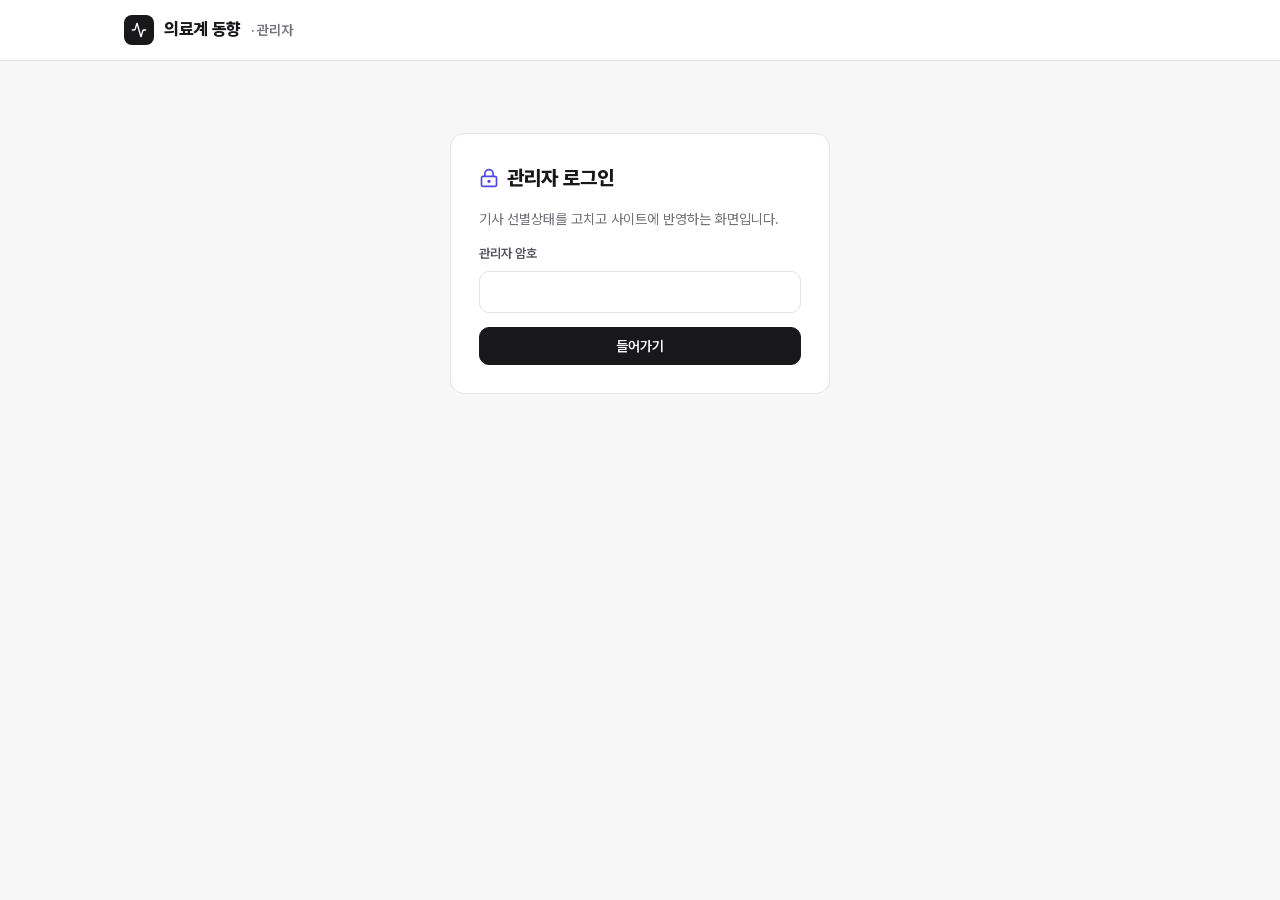
==== admin.html @ bbd8cbd4 "관리자 페이지(기사 선별상태 수정·사이트 반영)와 의견 게시판 추가 - worker/: Cloudflare Worker API (Apps Script 경유 시트 읽기·수정, Git" ====
<!DOCTYPE html>
<html lang="ko">
<head>
<meta charset="utf-8">
<meta name="viewport" content="width=device-width, initial-scale=1">
<meta name="robots" content="noindex">
<title>관리자 · 의료계 동향</title>
<link rel="preload" href="assets/PretendardVariable.woff2" as="font" type="font/woff2" crossorigin>
<link rel="stylesheet" href="assets/sub.css">
<script src="assets/lucide.min.js"></script>
<style>
  .login { max-width: 380px; margin: 72px auto; padding: 28px; display: grid; gap: 14px; }
  .login h1 { margin: 0; font-size: 20px; font-weight: 800; color: var(--heading); display: flex; align-items: center; gap: 8px; }
  .login h1 .lucide { color: var(--accent); width: 20px; height: 20px; }
  .login p { margin: 0; font-size: 14px; color: var(--muted); }
  .vtabs { display: inline-flex; gap: 4px; padding: 4px; border-radius: 12px; background: var(--hover); }
  .vtabs button { display: inline-flex; align-items: center; gap: 6px; height: 34px; padding: 0 14px; border: 0; border-radius: 9px; background: transparent; font-size: 14px; font-weight: 600; color: var(--muted); cursor: pointer; }
  .vtabs button.on { background: var(--card); color: var(--heading); box-shadow: 0 1px 3px rgba(0,0,0,.1); }
  .toolbar { position: sticky; top: 60px; z-index: 20; background: var(--background); padding: 8px 0 12px; display: grid; gap: 10px; }
  .row-tools { display: flex; gap: 8px; flex-wrap: wrap; }
  .row-tools .input { flex: 1; min-width: 200px; }
  .row-tools .select { width: auto; }
  .summary-line { display: flex; align-items: center; justify-content: space-between; gap: 8px; font-size: 14px; color: var(--muted); min-height: 28px; }
  .summary-line b { color: var(--foreground); }
  .item { display: grid; grid-template-columns: minmax(0, 1fr) auto; gap: 16px; padding: 14px 18px; align-items: start; }
  .item + .item { margin-top: 8px; }
  .item.changed { border-color: var(--accent); }
  .meta { display: flex; align-items: center; flex-wrap: wrap; gap: 4px 8px; font-size: 13px; color: var(--muted); }
  .meta .cat { color: var(--accent); font-weight: 700; }
  .title { margin: 4px 0 0; font-size: 16px; line-height: 1.5; font-weight: 700; }
  .title a { color: var(--heading); text-decoration: none; }
  .title a:hover { text-decoration: underline; text-underline-offset: 3px; }
  .sum { margin: 4px 0 0; font-size: 14px; line-height: 1.65; color: var(--soft); display: -webkit-box; -webkit-line-clamp: 2; -webkit-box-orient: vertical; overflow: hidden; cursor: pointer; }
  .sum.open { -webkit-line-clamp: unset; display: block; }
  .seg { display: inline-flex; padding: 3px; gap: 2px; border-radius: 10px; background: var(--hover); flex-shrink: 0; }
  .seg button { height: 32px; padding: 0 12px; border: 0; border-radius: 7px; background: transparent; font-size: 13px; font-weight: 600; color: var(--muted); cursor: pointer; white-space: nowrap; }
  .seg button:hover { color: var(--foreground); }
  .seg button.on[data-s="필요"] { background: var(--accent); color: var(--on-accent); }
  .seg button.on[data-s="검토필요"] { background: var(--warn); color: var(--card); }
  .seg button.on[data-s="불필요"] { background: var(--primary); color: var(--primary-foreground); }
  .seg button:disabled { cursor: wait; }
  .saved { font-size: 12px; font-weight: 600; color: var(--ok); }
  .publish {
    position: sticky; bottom: 0; z-index: 25; margin-top: 16px; padding: 12px 0 calc(12px + env(safe-area-inset-bottom, 0px));
    background: var(--background); border-top: 1px solid var(--border);
  }
  .publish .wrap { display: flex; align-items: center; justify-content: space-between; gap: 12px; flex-wrap: wrap; }
  .publish-msg { font-size: 14px; color: var(--muted); display: flex; align-items: center; gap: 8px; }
  .publish-msg b { color: var(--foreground); }
  /* 의견 관리 */
  .post { padding: 16px 18px; display: grid; gap: 10px; }
  .post + .post { margin-top: 10px; }
  .post.hidden-post { opacity: .55; }
  .post-meta { display: flex; align-items: center; gap: 8px; flex-wrap: wrap; font-size: 13px; color: var(--muted); }
  .post-meta b { color: var(--heading); }
  .post-body { margin: 0; font-size: 15px; line-height: 1.7; color: var(--body); white-space: pre-wrap; }
  .post-ref { font-size: 13px; color: var(--accent); }
  .post-tools { display: flex; gap: 8px; flex-wrap: wrap; align-items: center; }
  .post-tools .textarea { min-height: 60px; }
  @media (max-width: 760px) {
    .item { grid-template-columns: minmax(0, 1fr); }
    .seg { justify-self: start; }
    .toolbar { top: 60px; }
  }
</style>
</head>
<body>
<header class="topbar">
  <div class="wrap tb">
    <a class="logo" href="./" target="_self"><span class="logo-mark"><i data-lucide="activity"></i></span>의료계 동향 <small>· 관리자</small></a>
    <div class="tb-right">
      <nav class="vtabs" id="vtabs" hidden>
        <button type="button" data-view="news" class="on"><i data-lucide="list-checks"></i><span class="hide-sm">기사 선별</span></button>
        <button type="button" data-view="posts"><i data-lucide="message-square"></i><span class="hide-sm">의견 관리</span></button>
      </nav>
      <button class="btn btn-sm btn-ghost" type="button" id="logout" hidden><i data-lucide="log-out"></i><span class="hide-sm">나가기</span></button>
    </div>
  </div>
</header>

<!-- 로그인 -->
<form class="card login" id="login">
  <h1><i data-lucide="lock-keyhole"></i>관리자 로그인</h1>
  <p>기사 선별상태를 고치고 사이트에 반영하는 화면입니다.</p>
  <div class="field">
    <label for="pw">관리자 암호</label>
    <input class="input" id="pw" type="password" autocomplete="current-password" required>
  </div>
  <div class="notice bad" id="loginErr" hidden></div>
  <button class="btn btn-dark" type="submit" id="loginBtn">들어가기</button>
</form>

<!-- 기사 선별 -->
<main id="newsView" hidden>
  <div class="wrap">
    <div class="head">
      <h1>기사 선별</h1>
      <p>구글 시트에서 AI 분석이 끝난 기사입니다. 상태를 누르면 바로 시트에 저장되고, 아래 <b>사이트에 반영</b>을 누르면 1~2분 뒤 대시보드에 나타납니다. 대시보드에는 필요·검토필요만 공개됩니다.</p>
    </div>
    <div class="toolbar">
      <div class="chips" id="tabs"></div>
      <div class="row-tools">
        <input class="input" id="q" type="search" placeholder="제목·요약·출처·기관 검색" autocomplete="off">
        <select class="select" id="period" aria-label="보도일자 기간">
          <option value="7">최근 7일</option>
          <option value="30" selected>최근 30일</option>
          <option value="all">전체 기간</option>
        </select>
        <button class="btn" type="button" id="refresh"><i data-lucide="refresh-cw"></i><span class="hide-sm">시트 다시 읽기</span></button>
      </div>
      <div class="summary-line" id="sumLine"></div>
    </div>
    <div id="items"></div>
  </div>
  <div class="publish">
    <div class="wrap">
      <div class="publish-msg" id="pubMsg">바꾼 기사가 없습니다</div>
      <button class="btn btn-dark" type="button" id="publish"><i data-lucide="upload-cloud"></i>사이트에 반영</button>
    </div>
  </div>
</main>

<!-- 의견 관리 -->
<main id="postsView" hidden>
  <div class="wrap narrow">
    <div class="head">
      <h1>의견 관리</h1>
      <p>게시판 글에 상태와 답변을 남기거나, 부적절한 글을 숨길 수 있습니다. 숨긴 글은 게시판에 보이지 않습니다.</p>
    </div>
    <div id="posts"></div>
  </div>
</main>

<div class="toast" id="toast" role="status"></div>

<script>
  const API = 'https://medical-trend-api.bluebird1131.workers.dev';
  const STATUSES = ['필요', '검토필요', '불필요'];
  const PAGE = 80;
  const $ = id => document.getElementById(id);
  const esc = s => String(s ?? '').replace(/[&<>"']/g, c => ({ '&': '&amp;', '<': '&lt;', '>': '&gt;', '"': '&quot;', "'": '&#39;' }[c]));
  const icons = () => window.lucide && lucide.createIcons();
  let key = '', headers = [], rows = [], C = {}, tab = '필요', shown = PAGE, changed = 0, view = 'news';
  try { key = sessionStorage.getItem('mt-admin') || ''; } catch {}

  function toast(msg) {
    const t = $('toast'); t.textContent = msg; t.classList.add('show');
    clearTimeout(toast.t); toast.t = setTimeout(() => t.classList.remove('show'), 2600);
  }
  async function api(path, opt = {}) {
    const r = await fetch(API + path, { ...opt, headers: { 'content-type': 'application/json', 'x-admin-key': key, ...(opt.headers || {}) }, cache: 'no-store' });
    const j = await r.json().catch(() => ({}));
    if (r.status === 401) { logout(); throw new Error('관리자 암호가 맞지 않습니다'); }
    if (!r.ok) throw new Error(j.error || `HTTP ${r.status}`);
    return j;
  }

  /* ---------- 로그인 ---------- */
  $('login').addEventListener('submit', async e => {
    e.preventDefault();
    key = $('pw').value; $('loginBtn').disabled = true; $('loginErr').hidden = true;
    try {
      await api('/api/admin/check');
      try { sessionStorage.setItem('mt-admin', key); } catch {}
      enter();
    } catch (err) {
      $('loginErr').hidden = false; $('loginErr').textContent = err.message;
    } finally { $('loginBtn').disabled = false; }
  });
  function logout() {
    key = ''; try { sessionStorage.removeItem('mt-admin'); } catch {}
    $('login').hidden = false; $('newsView').hidden = $('postsView').hidden = $('vtabs').hidden = $('logout').hidden = true;
  }
  $('logout').addEventListener('click', logout);
  function enter() {
    $('login').hidden = true; $('vtabs').hidden = $('logout').hidden = false;
    setView(view);
    loadRows(); watchRuns();
  }
  function setView(v) {
    view = v;
    document.querySelectorAll('#vtabs button').forEach(b => b.classList.toggle('on', b.dataset.view === v));
    $('newsView').hidden = v !== 'news'; $('postsView').hidden = v !== 'posts';
    if (v === 'posts') loadPosts();
  }
  $('vtabs').addEventListener('click', e => { const b = e.target.closest('[data-view]'); if (b) setView(b.dataset.view); });

  /* ---------- 기사 선별 ---------- */
  const col = re => headers.findIndex(h => re.test(h));
  const ymd = s => { const m = String(s).match(/(\d{4})\D{1,3}(\d{1,2})\D{1,3}(\d{1,2})/); return m ? `${m[1]}-${m[2].padStart(2, '0')}-${m[3].padStart(2, '0')}` : ''; };
  const norm = s => /^\[?\s*불필요|^\[?\s*제외/.test(s) ? '불필요' : /^\[?\s*검토/.test(s) ? '검토필요' : /^\[?\s*(필요|선별)/.test(s) ? '필요' : s;
  const val = (r, k) => C[k] >= 0 ? String(r.v[C[k]] ?? '').trim() : '';

  async function loadRows() {
    $('items').innerHTML = `<div class="state"><i data-lucide="loader" class="spin"></i><div>구글 시트를 읽는 중입니다 (10초쯤 걸릴 수 있습니다)</div></div>`;
    icons(); $('refresh').disabled = true;
    try {
      const j = await api('/api/admin/rows');
      headers = j.headers || [];
      C = { collected: col(/수집/), source: col(/출처|매체/), title: col(/제목/), status: col(/선별|상태/), category: col(/분류/),
            summary: col(/요약|내용/), org: col(/병원|기관/), region: col(/지역/), date: col(/보도/), link: col(/url/i) };
      rows = (j.rows || []).map(r => ({ ...r, st: norm(val(r, 'status')) }));
      rows.sort((a, b) => ymd(val(b, 'date')).localeCompare(ymd(val(a, 'date'))) || b.row - a.row);
      shown = PAGE; render();
    } catch (e) {
      $('items').innerHTML = `<div class="notice bad"><i data-lucide="circle-alert"></i><div>시트를 읽지 못했습니다: ${esc(e.message)}</div></div>`; icons();
    } finally { $('refresh').disabled = false; }
  }
  $('refresh').addEventListener('click', loadRows);

  function filtered() {
    const q = $('q').value.trim().toLowerCase(), p = $('period').value;
    const cut = p === 'all' ? '' : new Date(Date.now() + 9 * 3600e3 - (+p - 1) * 86400e3).toISOString().slice(0, 10);
    return rows.filter(r => (!cut || ymd(val(r, 'date')) >= cut) && (!q || r.v.join(' ').toLowerCase().includes(q)));
  }
  function render() {
    const base = filtered();
    const n = s => base.filter(r => r.st === s).length;
    $('tabs').innerHTML = [...STATUSES, '전체'].map(s =>
      `<button type="button" class="chip${s === tab ? ' on' : ''}" data-tab="${s}">${s}<span class="n">${(s === '전체' ? base.length : n(s)).toLocaleString()}</span></button>`).join('');
    const list = tab === '전체' ? base : base.filter(r => r.st === tab);
    $('sumLine').innerHTML = `<span>${esc($('period').selectedOptions[0].text)} · ${esc(tab)} <b>${list.length.toLocaleString()}건</b></span><span>시트 분석 완료 ${rows.length.toLocaleString()}건</span>`;
    $('items').innerHTML = list.length ? list.slice(0, shown).map(item).join('') +
      (list.length > shown ? `<button class="btn" style="display:flex;margin:16px auto 0" type="button" id="more">더 보기 (${(list.length - shown).toLocaleString()}건 남음)</button>` : '')
      : `<div class="card state"><i data-lucide="inbox"></i><div>조건에 맞는 기사가 없습니다</div></div>`;
    icons();
  }
  function item(r) {
    const link = val(r, 'link'), sum = val(r, 'summary').replace(/^\s*\[[^\]]*\]\s*/, '');
    const meta = [val(r, 'date'), val(r, 'source'), val(r, 'org'), val(r, 'region')].filter(Boolean).map(esc);
    return `<article class="card item${r.changedTo ? ' changed' : ''}" data-row="${r.row}">
      <div>
        <div class="meta">${val(r, 'category') ? `<span class="cat">${esc(val(r, 'category'))}</span>` : ''}${meta.join(' · ')}${r.changedTo ? ` <span class="saved">· 시트에 저장됨</span>` : ''}</div>
        <h3 class="title">${link ? `<a href="${esc(link)}" target="_blank" rel="noopener">${esc(val(r, 'title'))}</a>` : esc(val(r, 'title'))}</h3>
        ${sum ? `<p class="sum" title="눌러서 펼치기">${esc(sum)}</p>` : ''}
      </div>
      <div class="seg" role="group" aria-label="선별상태">${STATUSES.map(s => `<button type="button" data-s="${s}" class="${r.st === s ? 'on' : ''}">${s}</button>`).join('')}</div>
    </article>`;
  }
  $('tabs').addEventListener('click', e => { const b = e.target.closest('[data-tab]'); if (b) { tab = b.dataset.tab; shown = PAGE; render(); } });
  let qt; $('q').addEventListener('input', () => { clearTimeout(qt); qt = setTimeout(() => { shown = PAGE; render(); }, 200); });
  $('period').addEventListener('change', () => { shown = PAGE; render(); });

  $('items').addEventListener('click', async e => {
    if (e.target.id === 'more') { shown += PAGE; render(); return; }
    const sum = e.target.closest('.sum'); if (sum) { sum.classList.toggle('open'); return; }
    const b = e.target.closest('.seg button'); if (!b) return;
    const el = b.closest('.item'), r = rows.find(x => x.row === +el.dataset.row), s = b.dataset.s;
    if (!r || r.st === s) return;
    el.querySelectorAll('.seg button').forEach(x => x.disabled = true);
    try {
      const j = await api('/api/admin/status', { method: 'POST', body: JSON.stringify({ updates: [{ row: r.row, link: val(r, 'link'), status: s }] }) });
      if (j.missing && j.missing.length) throw new Error('시트에서 이 기사를 찾지 못했습니다. 시트 다시 읽기를 눌러 주세요.');
      const d = (j.done || [])[0]; if (d) r.row = d.row;
      r.st = s; r.v[C.status] = s; r.changedTo = s;
      changed++; paintPublish();
      toast(`"${s}"(으)로 바꿨습니다`);
      render();
    } catch (err) {
      toast(err.message);
      el.querySelectorAll('.seg button').forEach(x => x.disabled = false);
    }
  });

  /* ---------- 사이트에 반영 ---------- */
  let lastRun = null, watching = null;
  function paintPublish(run) {
    if (run) lastRun = run;
    const r = lastRun;
    const running = r && r.status !== 'completed';
    const t = r ? new Date(r.updated_at).toLocaleTimeString('ko-KR', { hour: '2-digit', minute: '2-digit' }) : '';
    $('pubMsg').innerHTML = running
      ? `<i data-lucide="loader" class="spin"></i>사이트에 반영하는 중입니다 · 1~2분 걸립니다`
      : changed ? `이번에 바꾼 기사 <b>${changed}건</b> · 반영하려면 오른쪽 버튼을 눌러 주세요`
      : r ? `${r.conclusion === 'success' ? `<i data-lucide="circle-check" style="color:var(--ok)"></i>마지막 반영 ${t} 완료` : `<i data-lucide="circle-alert" style="color:var(--bad)"></i>마지막 반영 ${t} 실패 · <a href="${esc(r.url)}" target="_blank" rel="noopener">기록 보기</a>`}` : '바꾼 기사가 없습니다';
    $('publish').disabled = !!running;
    icons();
  }
  async function watchRuns() {
    clearTimeout(watching);
    try {
      const j = await api('/api/admin/runs');
      paintPublish((j.runs || [])[0]);
      if (lastRun && lastRun.status !== 'completed') watching = setTimeout(watchRuns, 8000);
    } catch {}
  }
  $('publish').addEventListener('click', async () => {
    $('publish').disabled = true;
    try {
      await api('/api/admin/publish', { method: 'POST', body: '{}' });
      changed = 0;
      paintPublish({ status: 'queued', updated_at: new Date().toISOString() });
      toast('반영을 시작했습니다');
      setTimeout(watchRuns, 5000);
    } catch (err) { toast(err.message); $('publish').disabled = false; }
  });

  /* ---------- 의견 관리 ---------- */
  const STATES = ['접수', '확인', '반영', '보류'];
  let posts = [];
  async function loadPosts() {
    $('posts').innerHTML = `<div class="state"><i data-lucide="loader" class="spin"></i><div>불러오는 중입니다</div></div>`; icons();
    try {
      posts = (await api('/api/posts?all=1')).posts || [];
      renderPosts();
    } catch (e) { $('posts').innerHTML = `<div class="notice bad"><i data-lucide="circle-alert"></i><div>${esc(e.message)}</div></div>`; icons(); }
  }
  function renderPosts() {
    $('posts').innerHTML = posts.length ? posts.map(p => `<article class="card post${p.hidden ? ' hidden-post' : ''}" data-id="${p.id}">
      <div class="post-meta"><span class="pill no">${esc(p.kind)}</span><b>${esc(p.name)}</b>
        <span>${new Date(p.created_at.replace(' ', 'T') + 'Z').toLocaleString('ko-KR', { timeZone: 'Asia/Seoul', month: 'numeric', day: 'numeric', hour: '2-digit', minute: '2-digit' })}</span>
        ${p.hidden ? '<span class="pill bad">숨김</span>' : ''}</div>
      <p class="post-body">${esc(p.body)}</p>
      ${p.link ? `<a class="post-ref" href="${esc(p.link)}" target="_blank" rel="noopener">${esc(p.title || p.link)}</a>` : ''}
      <div class="post-tools">
        <select class="select" data-act="state" aria-label="처리 상태" style="width:auto">${STATES.map(s => `<option${s === p.state ? ' selected' : ''}>${s}</option>`).join('')}</select>
        <button class="btn btn-sm" type="button" data-act="hide">${p.hidden ? '다시 보이기' : '숨기기'}</button>
      </div>
      <div class="post-tools"><textarea class="textarea" data-act="reply" placeholder="답변 (게시판에 보입니다)">${esc(p.reply)}</textarea>
        <button class="btn btn-sm btn-dark" type="button" data-act="save-reply">답변 저장</button></div>
    </article>`).join('') : `<div class="card state"><i data-lucide="message-square"></i><div>아직 올라온 의견이 없습니다</div></div>`;
    icons();
  }
  async function patch(id, body, msg) {
    try { await api('/api/posts/' + id, { method: 'PATCH', body: JSON.stringify(body) }); toast(msg); await loadPosts(); }
    catch (e) { toast(e.message); }
  }
  $('posts').addEventListener('change', e => {
    if (e.target.dataset.act === 'state') patch(e.target.closest('.post').dataset.id, { state: e.target.value }, '상태를 바꿨습니다');
  });
  $('posts').addEventListener('click', e => {
    const b = e.target.closest('button[data-act]'); if (!b) return;
    const el = b.closest('.post'), p = posts.find(x => x.id === +el.dataset.id);
    if (b.dataset.act === 'hide') patch(p.id, { hidden: !p.hidden }, p.hidden ? '다시 보이게 했습니다' : '숨겼습니다');
    if (b.dataset.act === 'save-reply') patch(p.id, { reply: el.querySelector('[data-act="reply"]').value }, '답변을 저장했습니다');
  });

  icons();
  if (key) { api('/api/admin/check').then(enter).catch(() => {}); }
</script>
</body>
</html>
---- assets/sub.css ----
/* 관리자·게시판 페이지 공통 스타일 (index.html 과 같은 토큰: shadcn/ui zinc + indigo) */
@font-face {
  font-family: "Pretendard Variable"; font-weight: 45 920; font-style: normal; font-display: swap;
  src: url("PretendardVariable.woff2") format("woff2-variations");
}
:root {
  --background: #f7f7f8; --surface: #fafafa; --card: #ffffff;
  --foreground: #09090b; --heading: #18181b; --body: #27272a; --soft: #52525b; --muted: #71717a; --faint: #a1a1aa;
  --border: #e4e4e7; --border-strong: #d4d4d8; --hover: #f4f4f5;
  --primary: #18181b; --primary-foreground: #fafafa;
  --accent: #4f46e5; --accent-soft: #eef2ff; --on-accent: #ffffff;
  --ok: #15803d; --ok-soft: #f0fdf4; --warn: #b45309; --warn-soft: #fffbeb; --bad: #b91c1c; --bad-soft: #fef2f2;
  --radius: 14px;
}
@media (prefers-color-scheme: dark) {
  :root {
    --background: #09090b; --surface: #0c0c0e; --card: #111113;
    --foreground: #fafafa; --heading: #fafafa; --body: #e4e4e7; --soft: #b4b4bb; --muted: #a1a1aa; --faint: #71717a;
    --border: #27272a; --border-strong: #3f3f46; --hover: #1c1c1f;
    --primary: #fafafa; --primary-foreground: #18181b;
    --accent: #a5b4fc; --accent-soft: #1e1b4b; --on-accent: #1e1b4b;
    --ok: #86efac; --ok-soft: #052e16; --warn: #fcd34d; --warn-soft: #451a03; --bad: #fca5a5; --bad-soft: #450a0a;
    color-scheme: dark;
  }
}
* { box-sizing: border-box; }
body {
  margin: 0; background: var(--background); color: var(--foreground);
  font-family: "Pretendard Variable", Pretendard, -apple-system, "Malgun Gothic", sans-serif;
  font-size: 16px; line-height: 1.6; word-break: keep-all; overflow-wrap: break-word; -webkit-font-smoothing: antialiased;
}
button, input, select, textarea { font: inherit; color: inherit; }
[hidden] { display: none !important; }
.lucide { width: 16px; height: 16px; stroke-width: 2; flex-shrink: 0; }
:focus-visible { outline: 2px solid var(--ring, #a1a1aa); outline-offset: 2px; }
a { color: inherit; }

.wrap { max-width: 1080px; margin: 0 auto; padding: 0 24px; }
.wrap.narrow { max-width: 760px; }

/* 상단 바 */
.topbar { position: sticky; top: 0; z-index: 30; background: var(--card); border-bottom: 1px solid var(--border); }
.tb { display: flex; align-items: center; justify-content: space-between; gap: 12px; height: 60px; }
.logo { display: flex; align-items: center; gap: 10px; font-weight: 800; font-size: 17px; letter-spacing: -0.02em; text-decoration: none; color: var(--heading); }
.logo-mark { width: 30px; height: 30px; border-radius: 8px; display: grid; place-items: center; background: var(--primary); color: var(--primary-foreground); }
.logo small { font-size: 14px; font-weight: 600; color: var(--muted); }
.tb-right { display: flex; align-items: center; gap: 6px; }

/* 제목 */
.head { padding: 28px 0 18px; }
.head h1 { margin: 0; font-size: 26px; line-height: 1.3; font-weight: 800; letter-spacing: -0.03em; color: var(--heading); text-wrap: balance; }
.head p { margin: 6px 0 0; font-size: 14.5px; color: var(--muted); }

/* 공통 부품 */
.card { background: var(--card); border: 1px solid var(--border); border-radius: var(--radius); }
.btn {
  display: inline-flex; align-items: center; justify-content: center; gap: 6px; height: 38px; padding: 0 16px; border-radius: 10px;
  border: 1px solid var(--border); background: var(--card); font-size: 14px; font-weight: 600; cursor: pointer; text-decoration: none; white-space: nowrap;
}
.btn:hover { background: var(--hover); }
.btn:disabled { opacity: .5; cursor: default; }
.btn-dark { background: var(--primary); border-color: var(--primary); color: var(--primary-foreground); }
.btn-dark:hover { background: var(--primary); opacity: .88; }
.btn-sm { height: 32px; padding: 0 12px; font-size: 13px; border-radius: 8px; }
.btn-ghost { border-color: transparent; background: transparent; color: var(--soft); }
.btn-ghost:hover { background: var(--hover); color: var(--foreground); }
.field { display: grid; gap: 6px; }
.field label { font-size: 13px; font-weight: 600; color: var(--soft); }
.input, .textarea, .select {
  width: 100%; border-radius: 10px; border: 1px solid var(--border); background: var(--card); color: var(--foreground); font-size: 15px;
}
.input, .select { height: 42px; padding: 0 12px; }
.textarea { padding: 10px 12px; min-height: 120px; resize: vertical; line-height: 1.6; }
.input:focus, .textarea:focus, .select:focus { outline: none; border-color: var(--accent); box-shadow: 0 0 0 3px var(--accent-soft); }
.chips { display: flex; gap: 6px; flex-wrap: wrap; }
.chip {
  height: 34px; padding: 0 14px; border-radius: 999px; border: 1px solid var(--border); background: var(--card);
  font-size: 14px; font-weight: 600; color: var(--soft); cursor: pointer; white-space: nowrap;
}
.chip:hover { border-color: var(--border-strong); color: var(--foreground); }
.chip .n { margin-left: 5px; font-weight: 500; color: var(--faint); }
.chip.on { background: var(--primary); border-color: var(--primary); color: var(--primary-foreground); }
.chip.on .n { color: inherit; opacity: .6; }
.pill { display: inline-flex; align-items: center; gap: 4px; height: 22px; padding: 0 8px; border-radius: 6px; font-size: 12px; font-weight: 700; white-space: nowrap; }
.pill.need { background: var(--accent-soft); color: var(--accent); }
.pill.review { background: var(--warn-soft); color: var(--warn); }
.pill.no { background: var(--hover); color: var(--muted); }
.pill.ok { background: var(--ok-soft); color: var(--ok); }
.pill.bad { background: var(--bad-soft); color: var(--bad); }
.notice { display: flex; gap: 10px; align-items: flex-start; padding: 12px 14px; border-radius: 10px; font-size: 14px; background: var(--accent-soft); color: var(--accent); }
.notice.bad { background: var(--bad-soft); color: var(--bad); }
.notice .lucide { margin-top: 3px; }
.state { text-align: center; padding: 56px 16px; color: var(--muted); font-size: 14px; }
.state .lucide { width: 32px; height: 32px; stroke-width: 1.5; margin-bottom: 10px; color: var(--faint); }
.toast {
  position: fixed; left: 50%; bottom: 24px; transform: translate(-50%, 20px); z-index: 60; padding: 10px 16px; border-radius: 10px;
  background: var(--primary); color: var(--primary-foreground); font-size: 14px; font-weight: 600; opacity: 0; pointer-events: none; transition: opacity .2s, transform .2s;
}
.toast.show { opacity: 1; transform: translate(-50%, 0); }
@keyframes spin { to { transform: rotate(360deg); } }
.spin { animation: spin 1s linear infinite; }
footer { margin-top: 56px; padding: 24px 16px 40px; border-top: 1px solid var(--border); text-align: center; font-size: 13px; color: var(--muted); }
@media (max-width: 760px) {
  .wrap { padding: 0 16px; }
  .head h1 { font-size: 22px; }
  .hide-sm { display: none; }
}
@media (prefers-reduced-motion: reduce) { .spin { animation: none; } .toast { transition: none; } }
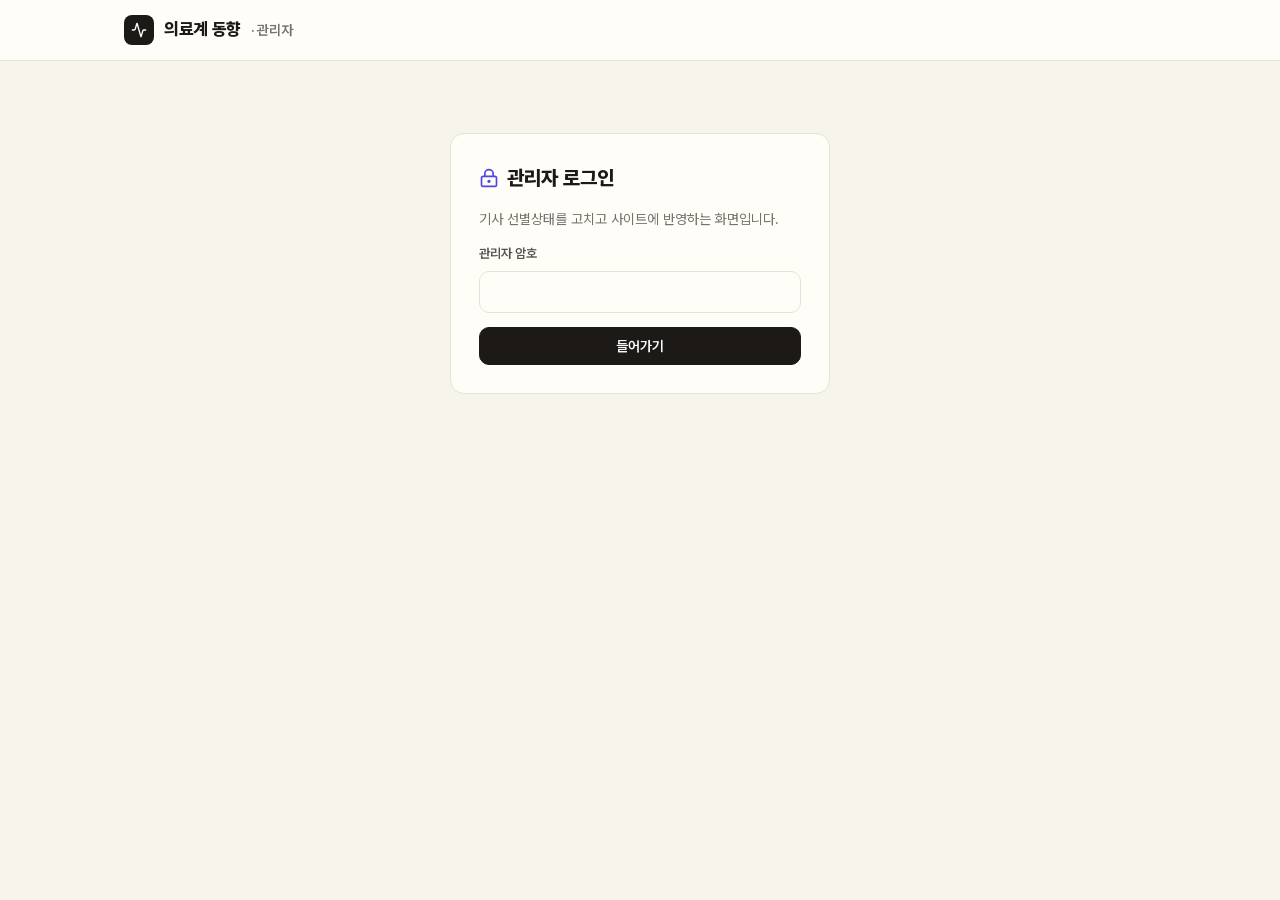
==== commit 97b5bc3e: "아이보리 밝은 화면으로 고정, 질병관리청 바로가기 삭제, '기타' 묶음 중복 수정 Co-Authored-By: Claude Opus 5.5 <noreply@anthropic.com" ====
--- a/admin.html
+++ b/admin.html
@@ -3,6 +3,7 @@
 <head>
 <meta charset="utf-8">
 <meta name="viewport" content="width=device-width, initial-scale=1">
+<meta name="color-scheme" content="light">
 <meta name="robots" content="noindex">
 <title>관리자 · 의료계 동향</title>
 <link rel="preload" href="assets/PretendardVariable.woff2" as="font" type="font/woff2" crossorigin>
@@ -40,6 +41,11 @@
   .seg button.on[data-s="불필요"] { background: var(--primary); color: var(--primary-foreground); }
   .seg button:disabled { cursor: wait; }
   .saved { font-size: 12px; font-weight: 600; color: var(--ok); }
+  .pend { display: inline-flex; align-items: center; gap: 4px; height: 20px; padding: 0 7px; border-radius: 5px; background: var(--accent-soft); color: var(--accent); font-size: 12px; font-weight: 700; }
+  .pend .lucide { width: 12px; height: 12px; }
+  .chip.pend-tab { border-color: var(--accent); color: var(--accent); }
+  .chip.pend-tab.on { background: var(--accent); border-color: var(--accent); color: var(--on-accent); }
+  .pub-btns { display: flex; gap: 8px; }
   .publish {
     position: sticky; bottom: 0; z-index: 25; margin-top: 16px; padding: 12px 0 calc(12px + env(safe-area-inset-bottom, 0px));
     background: var(--background); border-top: 1px solid var(--border);
@@ -95,7 +101,7 @@
   <div class="wrap">
     <div class="head">
       <h1>기사 선별</h1>
-      <p>구글 시트에서 AI 분석이 끝난 기사입니다. 상태를 누르면 바로 시트에 저장되고, 아래 <b>사이트에 반영</b>을 누르면 1~2분 뒤 대시보드에 나타납니다. 대시보드에는 필요·검토필요만 공개됩니다.</p>
+      <p>구글 시트에서 AI 분석이 끝난 기사입니다. 상태를 눌러 바꿀 기사를 모두 고른 뒤, 아래 <b>적용</b>을 누르면 한꺼번에 시트에 저장되고 1~2분 뒤 대시보드에 반영됩니다. 대시보드에는 필요·검토필요만 공개됩니다.</p>
     </div>
     <div class="toolbar">
       <div class="chips" id="tabs"></div>
@@ -115,7 +121,10 @@
   <div class="publish">
     <div class="wrap">
       <div class="publish-msg" id="pubMsg">바꾼 기사가 없습니다</div>
-      <button class="btn btn-dark" type="button" id="publish"><i data-lucide="upload-cloud"></i>사이트에 반영</button>
+      <div class="pub-btns">
+        <button class="btn" type="button" id="undo" hidden><i data-lucide="undo-2"></i>되돌리기</button>
+        <button class="btn btn-dark" type="button" id="publish"><i data-lucide="upload-cloud"></i><span id="pubLabel">사이트에 반영</span></button>
+      </div>
     </div>
   </div>
 </main>
@@ -140,7 +149,10 @@
   const $ = id => document.getElementById(id);
   const esc = s => String(s ?? '').replace(/[&<>"']/g, c => ({ '&': '&amp;', '<': '&lt;', '>': '&gt;', '"': '&quot;', "'": '&#39;' }[c]));
   const icons = () => window.lucide && lucide.createIcons();
-  let key = '', headers = [], rows = [], C = {}, tab = '필요', shown = PAGE, changed = 0, view = 'news';
+  let key = '', headers = [], rows = [], C = {}, tab = '필요', shown = PAGE, view = 'news';
+  // 적용 전까지 고른 상태를 모아 둠 (기사 주소 → 상태). 시트를 다시 읽어도 유지됨
+  const pending = new Map();
+  let busy = false;
   try { key = sessionStorage.getItem('mt-admin') || ''; } catch {}
 
   function toast(msg) {
@@ -201,7 +213,9 @@
             summary: col(/요약|내용/), org: col(/병원|기관/), region: col(/지역/), date: col(/보도/), link: col(/url/i) };
       rows = (j.rows || []).map(r => ({ ...r, st: norm(val(r, 'status')) }));
       rows.sort((a, b) => ymd(val(b, 'date')).localeCompare(ymd(val(a, 'date'))) || b.row - a.row);
-      shown = PAGE; render();
+      const now = new Map(rows.map(r => [val(r, 'link'), r.st]));
+      for (const [link, s] of pending) if (!now.has(link) || now.get(link) === s) pending.delete(link);
+      shown = PAGE; render(); paintPublish();
     } catch (e) {
       $('items').innerHTML = `<div class="notice bad"><i data-lucide="circle-alert"></i><div>시트를 읽지 못했습니다: ${esc(e.message)}</div></div>`; icons();
     } finally { $('refresh').disabled = false; }
@@ -216,10 +230,12 @@
   function render() {
     const base = filtered();
     const n = s => base.filter(r => r.st === s).length;
+    if (tab === '변경' && !pending.size) tab = '필요';
     $('tabs').innerHTML = [...STATUSES, '전체'].map(s =>
-      `<button type="button" class="chip${s === tab ? ' on' : ''}" data-tab="${s}">${s}<span class="n">${(s === '전체' ? base.length : n(s)).toLocaleString()}</span></button>`).join('');
-    const list = tab === '전체' ? base : base.filter(r => r.st === tab);
-    $('sumLine').innerHTML = `<span>${esc($('period').selectedOptions[0].text)} · ${esc(tab)} <b>${list.length.toLocaleString()}건</b></span><span>시트 분석 완료 ${rows.length.toLocaleString()}건</span>`;
+      `<button type="button" class="chip${s === tab ? ' on' : ''}" data-tab="${s}">${s}<span class="n">${(s === '전체' ? base.length : n(s)).toLocaleString()}</span></button>`).join('') +
+      (pending.size ? `<button type="button" class="chip pend-tab${tab === '변경' ? ' on' : ''}" data-tab="변경">적용 대기<span class="n">${pending.size.toLocaleString()}</span></button>` : '');
+    const list = tab === '전체' ? base : tab === '변경' ? rows.filter(r => pending.has(val(r, 'link'))) : base.filter(r => r.st === tab);
+    $('sumLine').innerHTML = `<span>${tab === '변경' ? '' : esc($('period').selectedOptions[0].text) + ' · '}${esc(tab === '변경' ? '적용 대기' : tab)} <b>${list.length.toLocaleString()}건</b></span><span>시트 분석 완료 ${rows.length.toLocaleString()}건</span>`;
     $('items').innerHTML = list.length ? list.slice(0, shown).map(item).join('') +
       (list.length > shown ? `<button class="btn" style="display:flex;margin:16px auto 0" type="button" id="more">더 보기 (${(list.length - shown).toLocaleString()}건 남음)</button>` : '')
       : `<div class="card state"><i data-lucide="inbox"></i><div>조건에 맞는 기사가 없습니다</div></div>`;
@@ -228,13 +244,14 @@
   function item(r) {
     const link = val(r, 'link'), sum = val(r, 'summary').replace(/^\s*\[[^\]]*\]\s*/, '');
     const meta = [val(r, 'date'), val(r, 'source'), val(r, 'org'), val(r, 'region')].filter(Boolean).map(esc);
-    return `<article class="card item${r.changedTo ? ' changed' : ''}" data-row="${r.row}">
+    const want = pending.get(link), cur = want || r.st;
+    return `<article class="card item${want ? ' changed' : ''}" data-row="${r.row}">
       <div>
-        <div class="meta">${val(r, 'category') ? `<span class="cat">${esc(val(r, 'category'))}</span>` : ''}${meta.join(' · ')}${r.changedTo ? ` <span class="saved">· 시트에 저장됨</span>` : ''}</div>
+        <div class="meta">${want ? `<span class="pend">${esc(r.st)}<i data-lucide="arrow-right"></i>${esc(want)}</span>` : ''}${val(r, 'category') ? `<span class="cat">${esc(val(r, 'category'))}</span>` : ''}${meta.join(' · ')}${r.saved && !want ? ` <span class="saved">· 시트에 저장됨</span>` : ''}</div>
         <h3 class="title">${link ? `<a href="${esc(link)}" target="_blank" rel="noopener">${esc(val(r, 'title'))}</a>` : esc(val(r, 'title'))}</h3>
         ${sum ? `<p class="sum" title="눌러서 펼치기">${esc(sum)}</p>` : ''}
       </div>
-      <div class="seg" role="group" aria-label="선별상태">${STATUSES.map(s => `<button type="button" data-s="${s}" class="${r.st === s ? 'on' : ''}">${s}</button>`).join('')}</div>
+      <div class="seg" role="group" aria-label="선별상태">${STATUSES.map(s => `<button type="button" data-s="${s}" class="${cur === s ? 'on' : ''}"${busy ? ' disabled' : ''}>${s}</button>`).join('')}</div>
     </article>`;
   }
   $('tabs').addEventListener('click', e => { const b = e.target.closest('[data-tab]'); if (b) { tab = b.dataset.tab; shown = PAGE; render(); } });
@@ -244,36 +261,44 @@
   $('items').addEventListener('click', async e => {
     if (e.target.id === 'more') { shown += PAGE; render(); return; }
     const sum = e.target.closest('.sum'); if (sum) { sum.classList.toggle('open'); return; }
-    const b = e.target.closest('.seg button'); if (!b) return;
+    const b = e.target.closest('.seg button'); if (!b || busy) return;
     const el = b.closest('.item'), r = rows.find(x => x.row === +el.dataset.row), s = b.dataset.s;
-    if (!r || r.st === s) return;
-    el.querySelectorAll('.seg button').forEach(x => x.disabled = true);
-    try {
-      const j = await api('/api/admin/status', { method: 'POST', body: JSON.stringify({ updates: [{ row: r.row, link: val(r, 'link'), status: s }] }) });
-      if (j.missing && j.missing.length) throw new Error('시트에서 이 기사를 찾지 못했습니다. 시트 다시 읽기를 눌러 주세요.');
-      const d = (j.done || [])[0]; if (d) r.row = d.row;
-      r.st = s; r.v[C.status] = s; r.changedTo = s;
-      changed++; paintPublish();
-      toast(`"${s}"(으)로 바꿨습니다`);
-      render();
-    } catch (err) {
-      toast(err.message);
-      el.querySelectorAll('.seg button').forEach(x => x.disabled = false);
+    if (!r) return;
+    const link = val(r, 'link');
+    if (!link) { toast('기사 주소가 없어 바꿀 수 없습니다'); return; }
+    if (r.st === s) pending.delete(link); else pending.set(link, s);
+    // 목록 전체를 다시 그리지 않고 이 기사와 하단 바만 고침
+    el.outerHTML = item(r); icons();
+    paintTabs(); paintPublish();
+  });
+  function paintTabs() {
+    let chip = $('tabs').querySelector('[data-tab="변경"]');
+    if (!chip && pending.size) {
+      $('tabs').insertAdjacentHTML('beforeend', `<button type="button" class="chip pend-tab" data-tab="변경">적용 대기<span class="n"></span></button>`);
+      chip = $('tabs').lastElementChild;
     }
-  });
+    if (!chip) return;
+    if (!pending.size && tab !== '변경') chip.remove();
+    else chip.querySelector('.n').textContent = pending.size.toLocaleString();
+  }
+  window.addEventListener('beforeunload', e => { if (pending.size) { e.preventDefault(); e.returnValue = ''; } });
 
   /* ---------- 사이트에 반영 ---------- */
-  let lastRun = null, watching = null;
+  let lastRun = null, watching = null, progress = '';
   function paintPublish(run) {
     if (run) lastRun = run;
     const r = lastRun;
     const running = r && r.status !== 'completed';
     const t = r ? new Date(r.updated_at).toLocaleTimeString('ko-KR', { hour: '2-digit', minute: '2-digit' }) : '';
-    $('pubMsg').innerHTML = running
-      ? `<i data-lucide="loader" class="spin"></i>사이트에 반영하는 중입니다 · 1~2분 걸립니다`
-      : changed ? `이번에 바꾼 기사 <b>${changed}건</b> · 반영하려면 오른쪽 버튼을 눌러 주세요`
+    const cnt = STATUSES.map(s => [s, [...pending.values()].filter(v => v === s).length]).filter(([, n]) => n).map(([s, n]) => `${s} ${n}`).join(' · ');
+    $('undo').hidden = !pending.size || busy;
+    $('pubLabel').textContent = pending.size ? `${pending.size.toLocaleString()}건 적용` : '사이트에 반영';
+    $('pubMsg').innerHTML = busy
+      ? `<i data-lucide="loader" class="spin"></i>${progress}`
+      : pending.size ? `적용 대기 <b>${pending.size.toLocaleString()}건</b> (${cnt}) · 적용을 누르면 시트에 저장하고 사이트에 반영합니다`
+      : running ? `<i data-lucide="loader" class="spin"></i>사이트에 반영하는 중입니다 · 1~2분 걸립니다`
       : r ? `${r.conclusion === 'success' ? `<i data-lucide="circle-check" style="color:var(--ok)"></i>마지막 반영 ${t} 완료` : `<i data-lucide="circle-alert" style="color:var(--bad)"></i>마지막 반영 ${t} 실패 · <a href="${esc(r.url)}" target="_blank" rel="noopener">기록 보기</a>`}` : '바꾼 기사가 없습니다';
-    $('publish').disabled = !!running;
+    $('publish').disabled = busy || (!pending.size && !!running);
     icons();
   }
   async function watchRuns() {
@@ -284,16 +309,49 @@
       if (lastRun && lastRun.status !== 'completed') watching = setTimeout(watchRuns, 8000);
     } catch {}
   }
+  async function publish() {
+    await api('/api/admin/publish', { method: 'POST', body: '{}' });
+    paintPublish({ status: 'queued', updated_at: new Date().toISOString() });
+    setTimeout(watchRuns, 5000);
+  }
+  // 대기 중인 변경을 200건씩 나눠 시트에 저장한 뒤 사이트 반영까지
+  async function applyAll() {
+    const ups = rows.filter(r => pending.has(val(r, 'link')) && pending.get(val(r, 'link')) !== r.st)
+      .map(r => ({ row: r.row, link: val(r, 'link'), status: pending.get(val(r, 'link')) }));
+    if (!ups.length) { pending.clear(); render(); paintPublish(); return; }
+    busy = true; render();
+    let saved = 0, missing = 0;
+    try {
+      for (let i = 0; i < ups.length; i += 200) {
+        progress = `시트에 저장하는 중 · ${Math.min(i + 200, ups.length).toLocaleString()} / ${ups.length.toLocaleString()}건`; paintPublish();
+        const chunk = ups.slice(i, i + 200);
+        const j = await api('/api/admin/status', { method: 'POST', body: JSON.stringify({ updates: chunk }) });
+        for (const d of j.done || []) {
+          rows.filter(r => val(r, 'link') === d.link).forEach(r => { r.st = d.status; r.v[C.status] = d.status; r.saved = true; });
+          saved++;
+        }
+        missing += (j.missing || []).length;
+        chunk.forEach(u => pending.delete(u.link));
+      }
+      progress = '사이트 반영을 요청하는 중'; paintPublish();
+      let pubErr = '';
+      try { await publish(); } catch (err) { pubErr = err.message; }
+      toast(`${saved.toLocaleString()}건을 시트에 저장했습니다` + (missing ? ` · ${missing}건은 시트에서 찾지 못해 건너뜀` : '') +
+        (pubErr ? ` · 사이트 반영 요청 실패: ${pubErr}` : ' · 사이트 반영 시작'));
+    } catch (err) {
+      toast(`저장 중 멈췄습니다 (${saved}건 저장됨): ${err.message}`);
+    } finally {
+      busy = false; progress = ''; render(); paintPublish();
+    }
+  }
   $('publish').addEventListener('click', async () => {
+    if (busy) return;
+    if (pending.size) return applyAll();
     $('publish').disabled = true;
-    try {
-      await api('/api/admin/publish', { method: 'POST', body: '{}' });
-      changed = 0;
-      paintPublish({ status: 'queued', updated_at: new Date().toISOString() });
-      toast('반영을 시작했습니다');
-      setTimeout(watchRuns, 5000);
-    } catch (err) { toast(err.message); $('publish').disabled = false; }
+    try { await publish(); toast('반영을 시작했습니다'); }
+    catch (err) { toast(err.message); $('publish').disabled = false; }
   });
+  $('undo').addEventListener('click', () => { pending.clear(); render(); paintPublish(); toast('고른 변경을 모두 취소했습니다'); });
 
   /* ---------- 의견 관리 ---------- */
   const STATES = ['접수', '확인', '반영', '보류'];
--- a/assets/sub.css
+++ b/assets/sub.css
@@ -1,27 +1,17 @@
-/* 관리자·게시판 페이지 공통 스타일 (index.html 과 같은 토큰: shadcn/ui zinc + indigo) */
+/* 관리자·게시판 페이지 공통 스타일 (index.html 과 같은 토큰: 아이보리 + indigo, 밝은 화면 고정) */
 @font-face {
   font-family: "Pretendard Variable"; font-weight: 45 920; font-style: normal; font-display: swap;
   src: url("PretendardVariable.woff2") format("woff2-variations");
 }
 :root {
-  --background: #f7f7f8; --surface: #fafafa; --card: #ffffff;
-  --foreground: #09090b; --heading: #18181b; --body: #27272a; --soft: #52525b; --muted: #71717a; --faint: #a1a1aa;
-  --border: #e4e4e7; --border-strong: #d4d4d8; --hover: #f4f4f5;
-  --primary: #18181b; --primary-foreground: #fafafa;
-  --accent: #4f46e5; --accent-soft: #eef2ff; --on-accent: #ffffff;
+  --background: #f7f4ec; --surface: #fbf9f3; --card: #fffdf8;
+  --foreground: #1c1917; --heading: #1c1917; --body: #292524; --soft: #57534e; --muted: #78716c; --faint: #a8a29e;
+  --border: #e8e2d4; --border-strong: #d8d0bd; --hover: #f2ede2;
+  --primary: #1c1917; --primary-foreground: #fafaf9;
+  --accent: #4f46e5; --accent-soft: #eceefb; --on-accent: #ffffff;
   --ok: #15803d; --ok-soft: #f0fdf4; --warn: #b45309; --warn-soft: #fffbeb; --bad: #b91c1c; --bad-soft: #fef2f2;
   --radius: 14px;
-}
-@media (prefers-color-scheme: dark) {
-  :root {
-    --background: #09090b; --surface: #0c0c0e; --card: #111113;
-    --foreground: #fafafa; --heading: #fafafa; --body: #e4e4e7; --soft: #b4b4bb; --muted: #a1a1aa; --faint: #71717a;
-    --border: #27272a; --border-strong: #3f3f46; --hover: #1c1c1f;
-    --primary: #fafafa; --primary-foreground: #18181b;
-    --accent: #a5b4fc; --accent-soft: #1e1b4b; --on-accent: #1e1b4b;
-    --ok: #86efac; --ok-soft: #052e16; --warn: #fcd34d; --warn-soft: #451a03; --bad: #fca5a5; --bad-soft: #450a0a;
-    color-scheme: dark;
-  }
+  color-scheme: light;
 }
 * { box-sizing: border-box; }
 body {
